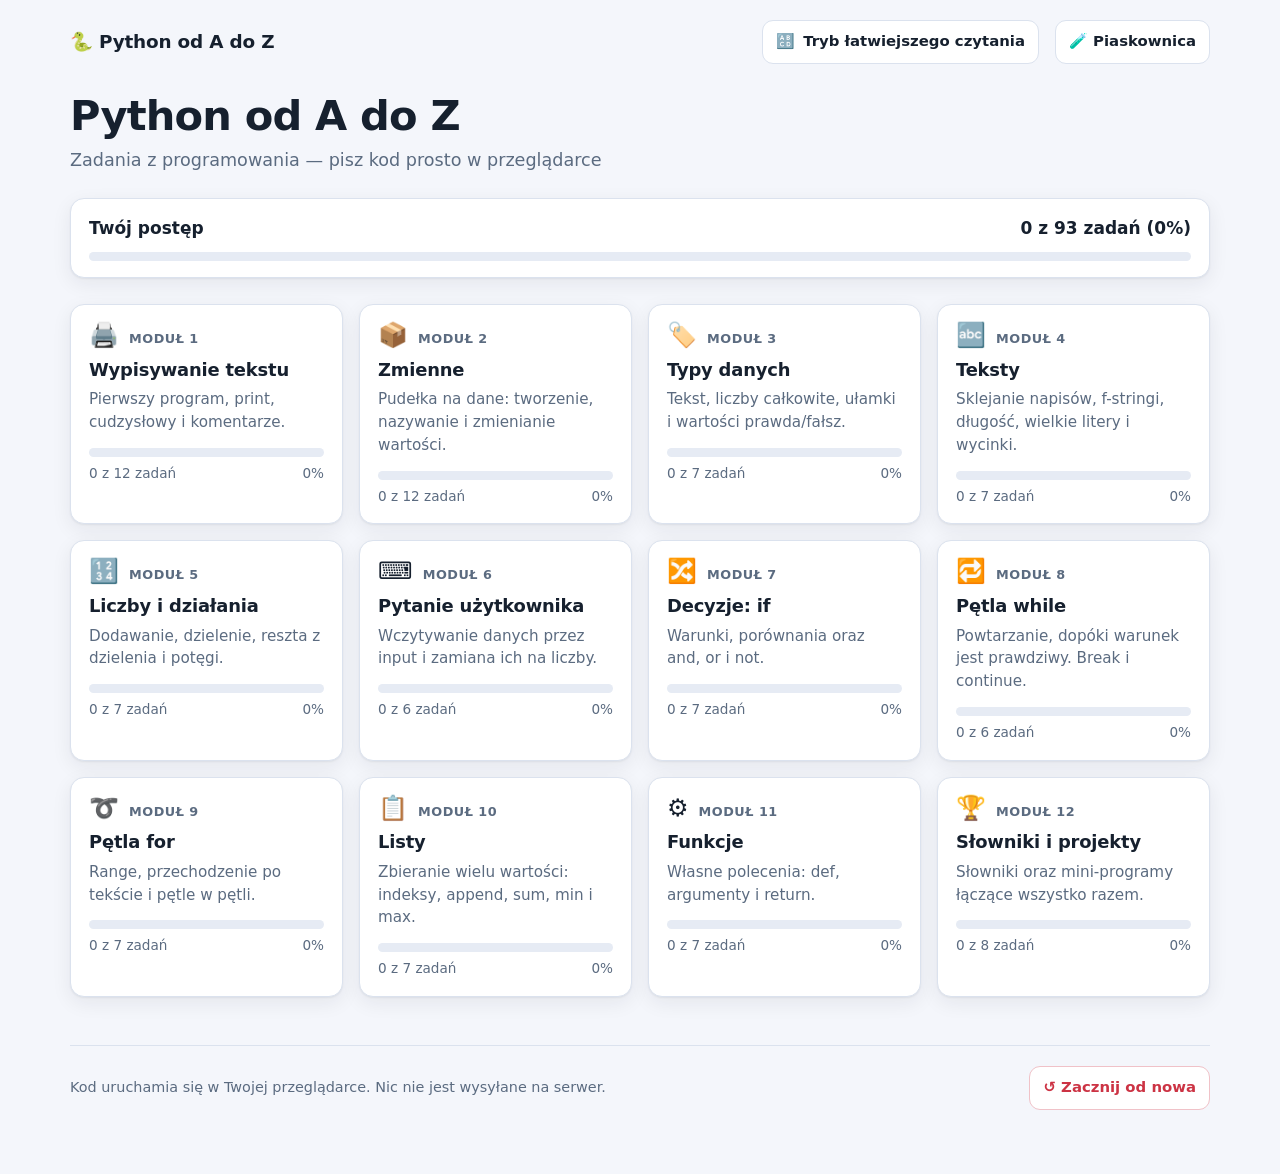
==== index.html @ a42d1078 "init" ====
<!DOCTYPE html>
<html lang="pl">
<head>
<meta charset="utf-8">
<meta name="viewport" content="width=device-width, initial-scale=1">
<title>Python od A do Z — zadania z programowania</title>
<meta name="description" content="Zadania z Pythona dla początkujących. Piszesz kod w przeglądarce i od razu widzisz wynik.">
<link rel="stylesheet" href="css/style.css">
<link rel="icon" href="data:image/svg+xml,<svg xmlns='http://www.w3.org/2000/svg' viewBox='0 0 100 100'><text y='.9em' font-size='90'>🐍</text></svg>">
<script>try{var t=localStorage.getItem('python-az:tryb-czytania');if(t)document.documentElement.dataset.tryb=t;}catch(e){}</script>
</head>
<body>
<a class="pomin-nawigacje" href="#lista-modulow">Przejdź do listy modułów</a>
<div class="strona">

    <header class="gora">
        <a class="marka" href="index.html">🐍 Python od A do Z</a>
        <span class="rozpychacz"></span>
        <button class="przycisk maly tryb-czytania" id="tryb-czytania" aria-pressed="false">
            <span aria-hidden="true">🔠</span> Tryb łatwiejszego czytania
        </button>
        <a class="przycisk maly" href="piaskownica.html">🧪 Piaskownica</a>
    </header>

    <h1 id="tytul">Python od A do Z</h1>
    <p class="podtytul" id="podtytul">Zadania z programowania — pisz kod prosto w przeglądarce.</p>

    <p class="tryb-info" id="tryb-czytania-info" role="status" hidden></p>

    <div class="postep-globalny" id="postep-globalny" hidden>
        <div class="naglowek">
            <span>Twój postęp</span>
            <span id="postep-liczby"></span>
        </div>
        <div class="pasek" id="postep-pasek"><i></i></div>
    </div>

    <main id="lista-modulow">
        <p class="ladowanie">Wczytuję moduły…</p>
    </main>

    <footer class="stopka">
        <span>Kod uruchamia się w Twojej przeglądarce. Nic nie jest wysyłane na serwer.</span>
        <span class="rozpychacz"></span>
        <button class="przycisk maly ostrzegawczy" id="wyczysc-postep">↺ Zacznij od nowa</button>
    </footer>

</div>
<script type="module" src="js/app.js"></script>
</body>
</html>
---- css/style.css ----
/* ==========================================================================
   Python od A do Z — arkusz stylów
   Jeden plik dla całej strony. Duża czcionka, wysoki kontrast, responsywny.
   ========================================================================== */

:root {
    --tlo: #f4f6fb;
    --tlo-karta: #ffffff;
    --tekst: #16202e;
    --tekst-slaby: #5b6b80;
    --ramka: #dbe2ee;

    --akcent: #2f6fed;
    --akcent-ciemny: #1d51bd;
    --akcent-tlo: #e8f0ff;

    --ok: #1a8b53;
    --ok-tlo: #e4f6ec;
    --blad: #cc3344;
    --blad-tlo: #fdeaec;
    --uwaga: #b06f00;
    --uwaga-tlo: #fff4dd;

    --konsola-tlo: #16202e;
    --konsola-tekst: #e6edf7;

    --mono: ui-monospace, "SF Mono", "Cascadia Mono", "Fira Code", Menlo, Consolas, monospace;
    --promien: 14px;
    --cien: 0 1px 2px rgba(22, 32, 46, .06), 0 6px 20px rgba(22, 32, 46, .07);
}

* { box-sizing: border-box; }

html { -webkit-text-size-adjust: 100%; }

body {
    margin: 0;
    background: var(--tlo);
    color: var(--tekst);
    font-family: system-ui, -apple-system, "Segoe UI", Roboto, "Helvetica Neue", sans-serif;
    font-size: 17px;
    line-height: 1.6;
}

a { color: var(--akcent-ciemny); }

code {
    font-family: var(--mono);
    font-size: .92em;
    background: var(--akcent-tlo);
    color: var(--akcent-ciemny);
    padding: .12em .38em;
    border-radius: 6px;
}

/* --- układ ---------------------------------------------------------------- */

.strona {
    max-width: 1180px;
    margin: 0 auto;
    padding: 0 20px 64px;
}

.gora {
    display: flex;
    align-items: center;
    gap: 16px;
    flex-wrap: wrap;
    padding: 20px 0;
    margin-bottom: 8px;
}

.gora .marka {
    font-weight: 800;
    font-size: 1.15rem;
    text-decoration: none;
    color: var(--tekst);
    letter-spacing: -.01em;
}

.gora .rozpychacz { flex: 1; }

.okruszki {
    font-size: .95rem;
    color: var(--tekst-slaby);
    padding: 4px 0 12px;
}

.okruszki a { color: var(--tekst-slaby); }

h1 {
    font-size: clamp(1.8rem, 4.5vw, 2.6rem);
    line-height: 1.15;
    letter-spacing: -.02em;
    margin: 8px 0 6px;
}

h2 {
    font-size: 1.35rem;
    letter-spacing: -.01em;
    margin: 32px 0 12px;
}

.podtytul {
    color: var(--tekst-slaby);
    font-size: 1.1rem;
    margin: 0 0 24px;
    max-width: 62ch;
}

/* --- przyciski ------------------------------------------------------------ */

.przycisk {
    display: inline-flex;
    align-items: center;
    justify-content: center;
    gap: 8px;
    font: inherit;
    font-weight: 650;
    padding: 11px 18px;
    min-height: 46px;
    border-radius: 11px;
    border: 1px solid var(--ramka);
    background: var(--tlo-karta);
    color: var(--tekst);
    cursor: pointer;
    text-decoration: none;
    transition: background .12s, border-color .12s, transform .06s;
}

.przycisk:hover:not(:disabled) { border-color: #b9c5d8; background: #fbfcfe; }
.przycisk:active:not(:disabled) { transform: translateY(1px); }

.przycisk:disabled { opacity: .45; cursor: not-allowed; }

.przycisk.glowny {
    background: var(--akcent);
    border-color: var(--akcent);
    color: #fff;
}
.przycisk.glowny:hover:not(:disabled) { background: var(--akcent-ciemny); border-color: var(--akcent-ciemny); }

.przycisk.zielony {
    background: var(--ok);
    border-color: var(--ok);
    color: #fff;
}
.przycisk.zielony:hover:not(:disabled) { background: #146f42; border-color: #146f42; }

/* Mniejsza czcionka i ciaśniejszy padding, ale wysokość zostaje wygodna
   do trafienia palcem na tablecie. */
.przycisk.maly {
    padding: 7px 13px;
    min-height: 44px;
    font-size: .93rem;
    font-weight: 600;
}

.przycisk:focus-visible,
input:focus-visible,
.CodeMirror-focused { outline: 3px solid #9dbcff; outline-offset: 2px; }

/* --- strona główna: kafelki modułów --------------------------------------- */

.moduly {
    display: grid;
    grid-template-columns: repeat(auto-fill, minmax(270px, 1fr));
    gap: 16px;
}

.kafelek {
    display: block;
    background: var(--tlo-karta);
    border: 1px solid var(--ramka);
    border-radius: var(--promien);
    padding: 18px 18px 16px;
    text-decoration: none;
    color: inherit;
    box-shadow: var(--cien);
    transition: transform .12s, box-shadow .12s, border-color .12s;
}

.kafelek:hover {
    transform: translateY(-2px);
    border-color: #c3d2ea;
    box-shadow: 0 2px 4px rgba(22, 32, 46, .07), 0 12px 28px rgba(22, 32, 46, .1);
}

.kafelek .naglowek {
    display: flex;
    align-items: baseline;
    gap: 10px;
    margin-bottom: 6px;
}

.kafelek .ikona { font-size: 1.5rem; line-height: 1; }

.kafelek .numer {
    font-size: .8rem;
    font-weight: 700;
    color: var(--tekst-slaby);
    letter-spacing: .04em;
}

.kafelek h3 {
    margin: 0 0 4px;
    font-size: 1.12rem;
    letter-spacing: -.01em;
}

.kafelek p {
    margin: 0 0 14px;
    color: var(--tekst-slaby);
    font-size: .95rem;
    line-height: 1.5;
}

.kafelek.ukonczony { border-color: #a8dcc0; }
.kafelek.ukonczony .naglowek::after {
    content: "✓";
    margin-left: auto;
    color: var(--ok);
    font-weight: 800;
}

/* --- pasek postępu -------------------------------------------------------- */

.pasek {
    height: 9px;
    background: #e6ebf4;
    border-radius: 99px;
    overflow: hidden;
}

.pasek > i {
    display: block;
    height: 100%;
    width: 0;
    background: var(--akcent);
    border-radius: 99px;
    transition: width .35s ease;
}

.pasek.pelny > i { background: var(--ok); }

.postep-opis {
    display: flex;
    justify-content: space-between;
    font-size: .85rem;
    color: var(--tekst-slaby);
    margin-top: 6px;
}

.postep-globalny {
    background: var(--tlo-karta);
    border: 1px solid var(--ramka);
    border-radius: var(--promien);
    padding: 16px 18px;
    margin-bottom: 26px;
    box-shadow: var(--cien);
}

.postep-globalny .naglowek {
    display: flex;
    justify-content: space-between;
    align-items: baseline;
    gap: 12px;
    margin-bottom: 10px;
    font-weight: 650;
}

/* --- lista zadań w module ------------------------------------------------- */

.zadania {
    list-style: none;
    margin: 0;
    padding: 0;
    display: grid;
    gap: 10px;
}

.zadania a {
    display: flex;
    align-items: center;
    gap: 14px;
    background: var(--tlo-karta);
    border: 1px solid var(--ramka);
    border-radius: 12px;
    padding: 14px 16px;
    text-decoration: none;
    color: inherit;
    box-shadow: 0 1px 2px rgba(22, 32, 46, .05);
    transition: border-color .12s, transform .06s;
}

.zadania a:hover { border-color: #c3d2ea; }
.zadania a:active { transform: translateY(1px); }

.zadania .znacznik {
    flex: none;
    width: 32px;
    height: 32px;
    border-radius: 50%;
    display: grid;
    place-items: center;
    font-weight: 700;
    font-size: .9rem;
    background: #eef2f8;
    color: var(--tekst-slaby);
}

.zadania li.ok .znacznik { background: var(--ok-tlo); color: var(--ok); }
.zadania li.ok a { border-color: #a8dcc0; }

.zadania .tresc { flex: 1; min-width: 0; }
.zadania .tresc strong { display: block; font-weight: 650; }
.zadania .tresc span { color: var(--tekst-slaby); font-size: .88rem; }

.plakietka {
    flex: none;
    font-size: .74rem;
    font-weight: 700;
    letter-spacing: .04em;
    text-transform: uppercase;
    padding: 3px 9px;
    border-radius: 99px;
    background: var(--akcent-tlo);
    color: var(--akcent-ciemny);
}

.plakietka.pisz { background: #f0e9ff; color: #6437c4; }

/* --- ćwiczenie: układ dwukolumnowy ---------------------------------------- */

.cwiczenie {
    display: grid;
    grid-template-columns: minmax(0, 5fr) minmax(0, 7fr);
    gap: 20px;
    align-items: start;
}

@media (max-width: 900px) {
    .cwiczenie { grid-template-columns: 1fr; }
}

.karta {
    background: var(--tlo-karta);
    border: 1px solid var(--ramka);
    border-radius: var(--promien);
    padding: 20px;
    box-shadow: var(--cien);
}

.wstep-modulu { margin-bottom: 22px; }

.tresc-zadania h1 { font-size: 1.5rem; margin: 0 0 10px; }
.tresc-zadania .opis { margin: 0 0 4px; }

.opis p,
.wstep-modulu p { margin: 0 0 10px; }

.opis p:last-child,
.wstep-modulu p:last-child { margin-bottom: 0; }

.opis ul,
.wstep-modulu ul { margin: 0 0 10px; padding-left: 22px; }

.opis li,
.wstep-modulu li { margin-bottom: 4px; }

.blok-kodu {
    margin: 0 0 12px;
    padding: 12px 14px;
    background: var(--konsola-tlo);
    color: var(--konsola-tekst);
    border-radius: 10px;
    font-family: var(--mono);
    font-size: .92rem;
    line-height: 1.5;
    overflow-x: auto;
}

.tresc-zadania .oczekiwane-wyjscie {
    margin-top: 14px;
    padding: 12px 14px;
    background: #f7f9fc;
    border: 1px dashed var(--ramka);
    border-radius: 10px;
}

.tresc-zadania .oczekiwane-wyjscie strong {
    display: block;
    font-size: .82rem;
    text-transform: uppercase;
    letter-spacing: .05em;
    color: var(--tekst-slaby);
    margin-bottom: 6px;
}

.tresc-zadania .oczekiwane-wyjscie pre {
    margin: 0;
    font-family: var(--mono);
    font-size: .92rem;
    white-space: pre-wrap;
    word-break: break-word;
}

.pomoc { margin-top: 18px; display: flex; flex-wrap: wrap; gap: 10px; }

.podpowiedz {
    margin-top: 12px;
    padding: 12px 14px;
    background: var(--uwaga-tlo);
    border-left: 4px solid var(--uwaga);
    border-radius: 8px;
    font-size: .96rem;
}

.podpowiedz code { background: #fdeec9; color: #7a4d00; }

.rozwiazanie {
    margin-top: 12px;
    border: 1px solid var(--ramka);
    border-radius: 10px;
    overflow: hidden;
}

.rozwiazanie summary {
    cursor: pointer;
    padding: 10px 14px;
    font-weight: 650;
    background: #f7f9fc;
}

.rozwiazanie pre {
    margin: 0;
    padding: 12px 14px;
    background: var(--konsola-tlo);
    color: var(--konsola-tekst);
    font-family: var(--mono);
    font-size: .92rem;
    overflow-x: auto;
}

/* --- pasek narzędzi + edytor ---------------------------------------------- */

.panel-kodu { display: grid; gap: 14px; }

.pasek-narzedzi {
    display: flex;
    flex-wrap: wrap;
    gap: 8px;
    align-items: center;
}

.pasek-narzedzi .rozpychacz { flex: 1; }

.stan-pythona {
    font-size: .85rem;
    color: var(--tekst-slaby);
    display: inline-flex;
    align-items: center;
    gap: 7px;
}

.stan-pythona .kropka {
    width: 9px;
    height: 9px;
    border-radius: 50%;
    background: var(--uwaga);
    flex: none;
}

.stan-pythona.gotowy .kropka { background: var(--ok); }
.stan-pythona.pracuje .kropka { background: var(--akcent); animation: puls 1s infinite; }

@keyframes puls { 50% { opacity: .25; } }

.edytor {
    border: 1px solid var(--ramka);
    border-radius: 12px;
    overflow: hidden;
    background: var(--tlo-karta);
}

.CodeMirror {
    height: auto;
    min-height: 220px;
    font-family: var(--mono);
    font-size: 16px;
    line-height: 1.55;
}

.CodeMirror-scroll { min-height: 220px; }

/* --- konsola wyjścia ------------------------------------------------------ */

.konsola {
    background: var(--konsola-tlo);
    color: var(--konsola-tekst);
    border-radius: 12px;
    padding: 14px 16px;
    font-family: var(--mono);
    font-size: .95rem;
    line-height: 1.55;
    white-space: pre-wrap;
    word-break: break-word;
    min-height: 96px;
    max-height: 340px;
    overflow: auto;
}

.konsola .pusto { color: #8ea2bd; font-style: italic; }
.konsola .stderr { color: #ff9aa6; }
.konsola .info { color: #8ea2bd; }

/* --- komunikat wyniku ----------------------------------------------------- */

.wynik {
    border-radius: 12px;
    padding: 14px 16px;
    font-weight: 600;
    display: none;
}

.wynik.widoczny { display: block; }
.wynik.ok { background: var(--ok-tlo); color: #0f6b3d; border: 1px solid #a8dcc0; }
.wynik.zle { background: var(--blad-tlo); color: #99202f; border: 1px solid #f3b6bd; }
.wynik.info { background: var(--uwaga-tlo); color: #7a4d00; border: 1px solid #f0d49a; }

.wynik .naglowek { font-size: 1.05rem; }
.wynik .szczegol { font-weight: 400; margin-top: 8px; font-size: .95rem; }

.porownanie {
    display: grid;
    grid-template-columns: 1fr 1fr;
    gap: 10px;
    margin-top: 12px;
}

@media (max-width: 620px) {
    .porownanie { grid-template-columns: 1fr; }
}

.porownanie > div {
    background: #fff;
    border: 1px solid var(--ramka);
    border-radius: 9px;
    padding: 10px 12px;
    min-width: 0;
}

.porownanie strong {
    display: block;
    font-size: .78rem;
    text-transform: uppercase;
    letter-spacing: .05em;
    color: var(--tekst-slaby);
    margin-bottom: 5px;
}

.porownanie pre {
    margin: 0;
    font-family: var(--mono);
    font-size: .9rem;
    white-space: pre-wrap;
    word-break: break-word;
    color: var(--tekst);
}

.porownanie .rozna-linia {
    background: #ffe0e4;
    border-radius: 3px;
    display: inline-block;
    min-width: 1ch;
}

.porownanie pre .brak { color: var(--tekst-slaby); font-style: italic; }

/* --- zadanie typu "uzupełnij" --------------------------------------------- */

.kod-z-lukami {
    background: var(--konsola-tlo);
    color: var(--konsola-tekst);
    border-radius: 12px;
    padding: 16px 18px;
    font-family: var(--mono);
    font-size: 1rem;
    /* Luźno, żeby pola do wpisywania mieściły się bez ściskania linii kodu. */
    line-height: 2.6;
    white-space: pre-wrap;
    word-break: break-word;
    overflow-x: auto;
}

.luka {
    font-family: var(--mono);
    font-size: .95rem;
    font-weight: 700;
    width: 8ch;
    min-height: 36px;
    padding: 5px 8px;
    border-radius: 7px;
    border: 2px solid #55708f;
    background: #23324a;
    color: #fff;
    text-align: center;
    vertical-align: baseline;
}

.luka::placeholder { color: #6d84a3; font-weight: 400; }
.luka.ok { border-color: #4ec98a; background: #14372a; color: #9ff0c5; }
.luka.zle { border-color: #ff8e9b; background: #3d1c22; }

.legenda-luk {
    font-size: .92rem;
    color: var(--tekst-slaby);
    margin: 0 0 10px;
}

/* --- nawigacja pod zadaniem ----------------------------------------------- */

.nawigacja-zadan {
    display: flex;
    gap: 10px;
    flex-wrap: wrap;
    align-items: center;
    margin-top: 22px;
}

.nawigacja-zadan .rozpychacz { flex: 1; }

/* --- stopka --------------------------------------------------------------- */

.stopka {
    margin-top: 48px;
    padding-top: 20px;
    border-top: 1px solid var(--ramka);
    color: var(--tekst-slaby);
    font-size: .9rem;
    display: flex;
    flex-wrap: wrap;
    gap: 12px;
    align-items: center;
}

.stopka .rozpychacz { flex: 1; }

/* Kasowanie postępu jest nieodwracalne — guzik ma wyglądać poważniej
   niż reszta, ale nie krzyczeć na dziecko z każdej strony. */
.przycisk.ostrzegawczy {
    color: var(--blad);
    border-color: #f0c2c8;
}

.przycisk.ostrzegawczy:hover:not(:disabled) {
    background: var(--blad-tlo);
    border-color: var(--blad);
}

/* --- drobiazgi ------------------------------------------------------------ */

.ladowanie { color: var(--tekst-slaby); padding: 24px 0; }

.blad-strony {
    background: var(--blad-tlo);
    border: 1px solid #f3b6bd;
    color: #99202f;
    border-radius: 12px;
    padding: 16px 18px;
}

.ukryty { display: none !important; }

/* Link „przejdź do treści" — widoczny dopiero po dojściu do niego tabulatorem. */
.pomin-nawigacje {
    position: absolute;
    left: -9999px;
    top: 0;
    z-index: 20;
    background: var(--akcent);
    color: #fff;
    padding: 12px 18px;
    border-radius: 0 0 10px 0;
    font-weight: 650;
    text-decoration: none;
}

.pomin-nawigacje:focus {
    left: 0;
}

/* --- przełącznik trybu czytania ------------------------------------------- */

.przycisk.tryb-czytania[aria-pressed="true"] {
    background: var(--ok-tlo);
    border-color: var(--ok);
    color: #0f6b3d;
}

.tryb-info {
    background: var(--tlo-karta);
    border: 1px solid var(--ramka);
    border-left: 4px solid var(--ok);
    border-radius: var(--promien);
    padding: 14px 18px;
    margin-bottom: 22px;
    font-size: .95rem;
    color: var(--tekst-slaby);
}

/* --- mniej ruchu ---------------------------------------------------------- */

@media (prefers-reduced-motion: reduce) {
    *, *::before, *::after {
        animation-duration: .001ms !important;
        animation-iteration-count: 1 !important;
        transition-duration: .001ms !important;
    }

    .kafelek:hover { transform: none; }
}

@media (max-width: 600px) {
    body { font-size: 16px; }
    .strona { padding: 0 14px 48px; }
    .karta { padding: 16px; }
    .CodeMirror { font-size: 15px; }
}

/* ==========================================================================
   TRYB CZYTANIA DLA DYSLEKTYKÓW
   Włączany guzikiem na stronie głównej, zapamiętywany w localStorage.
   Zestaw zmian wg wytycznych British Dyslexia Association:
   bezszeryfowa czcionka, większy tekst, luźniejsze odstępy między literami
   i wierszami, krótsze linie, kremowe tło zamiast bieli, zero kursywy
   i zero KAPITALIKÓW.

   Świadomie bez specjalnej czcionki „dla dyslektyków" — badania (Rello
   i Baeza-Yates 2013, Kuster i in. 2018) nie wykazały jej przewagi nad
   zwykłą bezszeryfową, a wyglądała dziwnie. Działa to, co niżej.
   ========================================================================== */

:root[data-tryb="dysleksja"] {
    /* Czysta biel męczy i powoduje rozmywanie się liter — stąd kremowe tło
       i tekst granatowy zamiast czarnego. */
    --tlo: #f3ece0;
    --tlo-karta: #fffcf5;
    --tekst: #22303f;
    --tekst-slaby: #4c5b6d;
    --ramka: #ddd2bf;

    /* Zwykła bezszeryfowa o szerokich, dobrze rozróżnialnych literach.
       Verdana i Tahoma są polecane przy dysleksji i siedzą już w systemie —
       nic się nie pobiera. */
    --czcionka: Verdana, Tahoma, 'Trebuchet MS', system-ui, sans-serif;
}

:root[data-tryb="dysleksja"] body {
    font-family: var(--czcionka);
    font-size: 19px;
    line-height: 1.8;
    /* Przerwa między wyrazami wyraźnie większa niż między literami —
       dzięki temu wzrok łapie granice wyrazów, a litery nie rozjeżdżają się
       w oderwane znaki. */
    letter-spacing: .03em;
    word-spacing: .14em;
}

/* Krótsza linia = mniejsze ryzyko zgubienia się przy przejściu do następnej. */
:root[data-tryb="dysleksja"] .opis,
:root[data-tryb="dysleksja"] .wstep-modulu,
:root[data-tryb="dysleksja"] .podtytul,
:root[data-tryb="dysleksja"] .podpowiedz,
:root[data-tryb="dysleksja"] .kafelek p {
    max-width: 58ch;
}

:root[data-tryb="dysleksja"] h1,
:root[data-tryb="dysleksja"] h2,
:root[data-tryb="dysleksja"] h3 {
    letter-spacing: 0;
    line-height: 1.3;
}

/* Kursywa i kapitaliki utrudniają rozpoznawanie kształtu wyrazu. */
:root[data-tryb="dysleksja"] em,
:root[data-tryb="dysleksja"] i,
:root[data-tryb="dysleksja"] .konsola .pusto {
    font-style: normal;
    font-weight: 650;
}

:root[data-tryb="dysleksja"] .plakietka,
:root[data-tryb="dysleksja"] .numer,
:root[data-tryb="dysleksja"] .oczekiwane-wyjscie strong,
:root[data-tryb="dysleksja"] .porownanie strong {
    text-transform: none;
    letter-spacing: .02em;
}

/* Kod zostaje w czcionce o stałej szerokości — wcięcia w Pythonie muszą się
   zgadzać co do kolumny. Poprawiamy tylko rozmiar i odstępy. */
:root[data-tryb="dysleksja"] .konsola,
:root[data-tryb="dysleksja"] .kod-z-lukami,
:root[data-tryb="dysleksja"] .blok-kodu,
:root[data-tryb="dysleksja"] .rozwiazanie pre,
:root[data-tryb="dysleksja"] .oczekiwane-wyjscie pre,
:root[data-tryb="dysleksja"] .porownanie pre {
    font-size: 1.02rem;
    line-height: 1.85;
    letter-spacing: .02em;
    word-spacing: normal;
}

:root[data-tryb="dysleksja"] .kod-z-lukami { line-height: 2.7; }

:root[data-tryb="dysleksja"] .CodeMirror {
    font-size: 18px;
    line-height: 1.8;
    letter-spacing: .02em;
    word-spacing: normal;
}

:root[data-tryb="dysleksja"] code {
    letter-spacing: .02em;
    word-spacing: normal;
    padding: .15em .45em;
}

/* Większe cele do kliknięcia i wyraźniejsza obwódka pól do wpisywania. */
:root[data-tryb="dysleksja"] .przycisk { min-height: 52px; }
:root[data-tryb="dysleksja"] .przycisk.maly { min-height: 48px; }

:root[data-tryb="dysleksja"] .luka {
    min-height: 42px;
    border-width: 3px;
    font-size: 1.02rem;
}

:root[data-tryb="dysleksja"] .zadania a { padding: 18px 16px; }
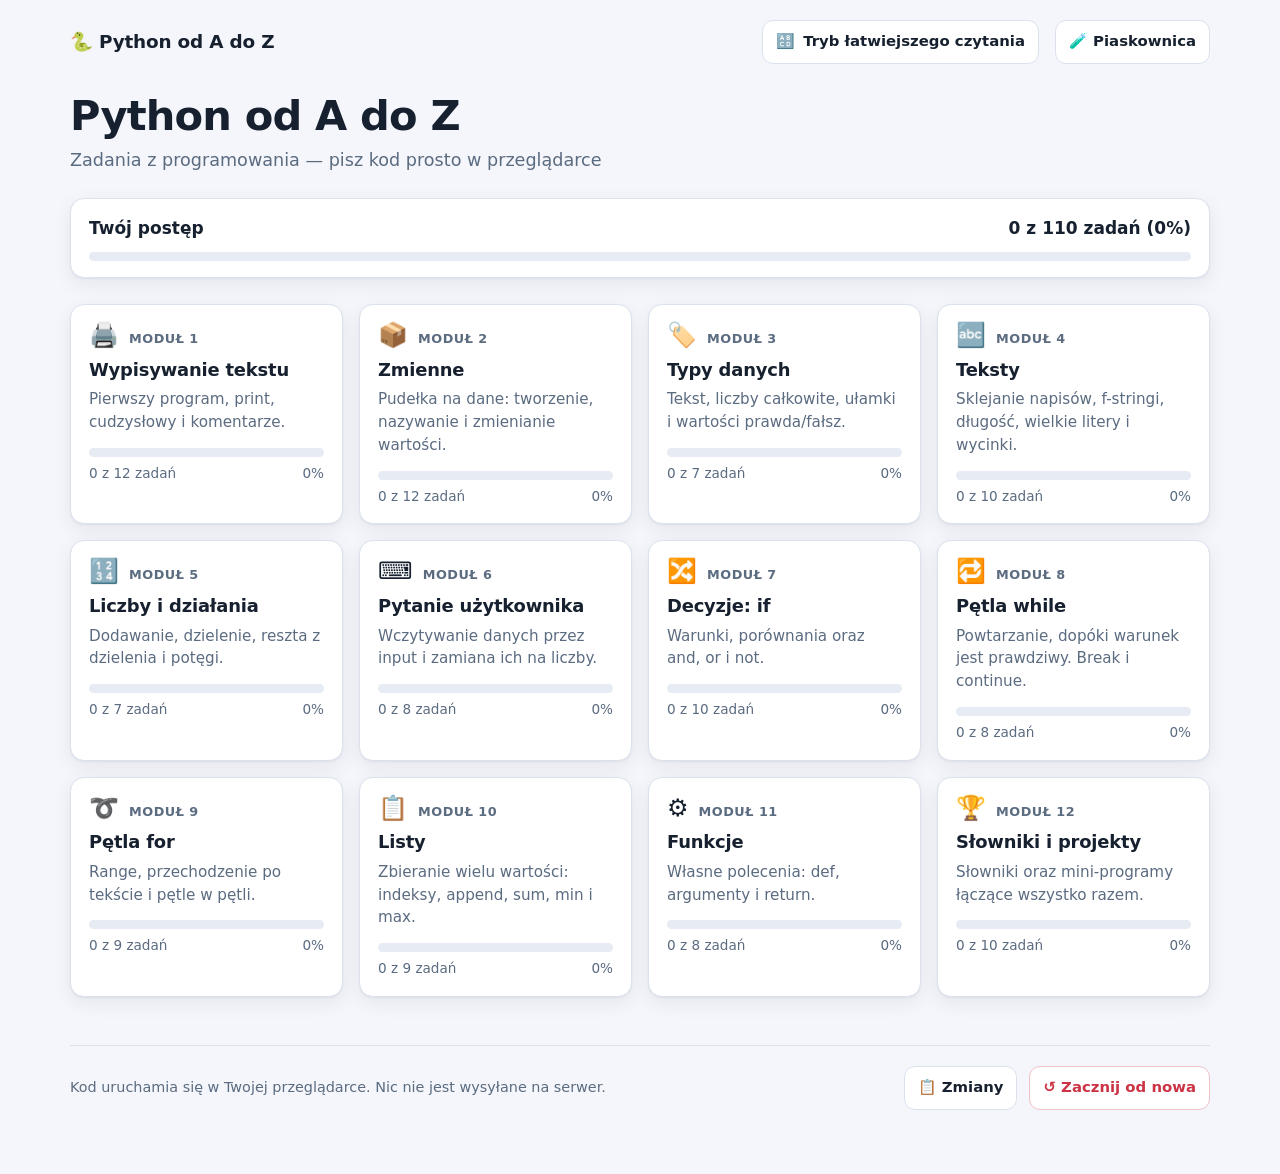
==== commit 2b7483d0: "new" ====
--- a/index.html
+++ b/index.html
@@ -42,6 +42,7 @@
     <footer class="stopka">
         <span>Kod uruchamia się w Twojej przeglądarce. Nic nie jest wysyłane na serwer.</span>
         <span class="rozpychacz"></span>
+        <a class="przycisk maly" href="zmiany.html">📋 Zmiany</a>
         <button class="przycisk maly ostrzegawczy" id="wyczysc-postep">↺ Zacznij od nowa</button>
     </footer>
 
--- a/css/style.css
+++ b/css/style.css
@@ -630,6 +630,56 @@
 
 .nawigacja-zadan .rozpychacz { flex: 1; }
 
+/* --- strona ze zmianami --------------------------------------------------- */
+
+.wpis-zmian { margin-bottom: 22px; }
+
+.wpis-zmian .wpis-naglowek {
+    display: flex;
+    align-items: baseline;
+    justify-content: space-between;
+    gap: 14px;
+    flex-wrap: wrap;
+    margin-bottom: 12px;
+}
+
+.wpis-zmian h2 {
+    margin: 0;
+    font-size: 1.3rem;
+}
+
+.wpis-zmian time {
+    font-size: .88rem;
+    color: var(--tekst-slaby);
+    font-variant-numeric: tabular-nums;
+}
+
+.wpis-zmian .lista-zmian {
+    margin: 0 0 18px;
+    padding-left: 22px;
+    color: var(--tekst-slaby);
+}
+
+.wpis-zmian .lista-zmian li { margin-bottom: 7px; }
+
+.wpis-zmian .naglowek-zadan {
+    font-size: .82rem;
+    text-transform: uppercase;
+    letter-spacing: .05em;
+    color: var(--tekst-slaby);
+    margin: 0 0 10px;
+}
+
+.wpis-zmian .wpis-stopka {
+    margin: 18px 0 0;
+    padding-top: 14px;
+    border-top: 1px solid var(--ramka);
+    font-size: .93rem;
+    color: var(--tekst-slaby);
+}
+
+:root[data-tryb="dysleksja"] .wpis-zmian .naglowek-zadan { text-transform: none; }
+
 /* --- stopka --------------------------------------------------------------- */
 
 .stopka {
@@ -733,8 +783,8 @@
    Włączany guzikiem na stronie głównej, zapamiętywany w localStorage.
    Zestaw zmian wg wytycznych British Dyslexia Association:
    bezszeryfowa czcionka, większy tekst, luźniejsze odstępy między literami
-   i wierszami, krótsze linie, kremowe tło zamiast bieli, zero kursywy
-   i zero KAPITALIKÓW.
+   i wierszami, krótsze linie, zero kursywy i zero KAPITALIKÓW.
+   Kolorów tryb nie rusza — to wyłącznie zmiana typografii.
 
    Świadomie bez specjalnej czcionki „dla dyslektyków" — badania (Rello
    i Baeza-Yates 2013, Kuster i in. 2018) nie wykazały jej przewagi nad
@@ -742,15 +792,10 @@
    ========================================================================== */
 
 :root[data-tryb="dysleksja"] {
-    /* Czysta biel męczy i powoduje rozmywanie się liter — stąd kremowe tło
-       i tekst granatowy zamiast czarnego. */
-    --tlo: #f3ece0;
-    --tlo-karta: #fffcf5;
-    --tekst: #22303f;
-    --tekst-slaby: #4c5b6d;
-    --ramka: #ddd2bf;
-
-    /* Zwykła bezszeryfowa o szerokich, dobrze rozróżnialnych literach.
+    /* Kolory zostają takie jak w zwykłym trybie — ten przełącznik zmienia
+       wyłącznie typografię.
+
+       Zwykła bezszeryfowa o szerokich, dobrze rozróżnialnych literach.
        Verdana i Tahoma są polecane przy dysleksji i siedzą już w systemie —
        nic się nie pobiera. */
     --czcionka: Verdana, Tahoma, 'Trebuchet MS', system-ui, sans-serif;
